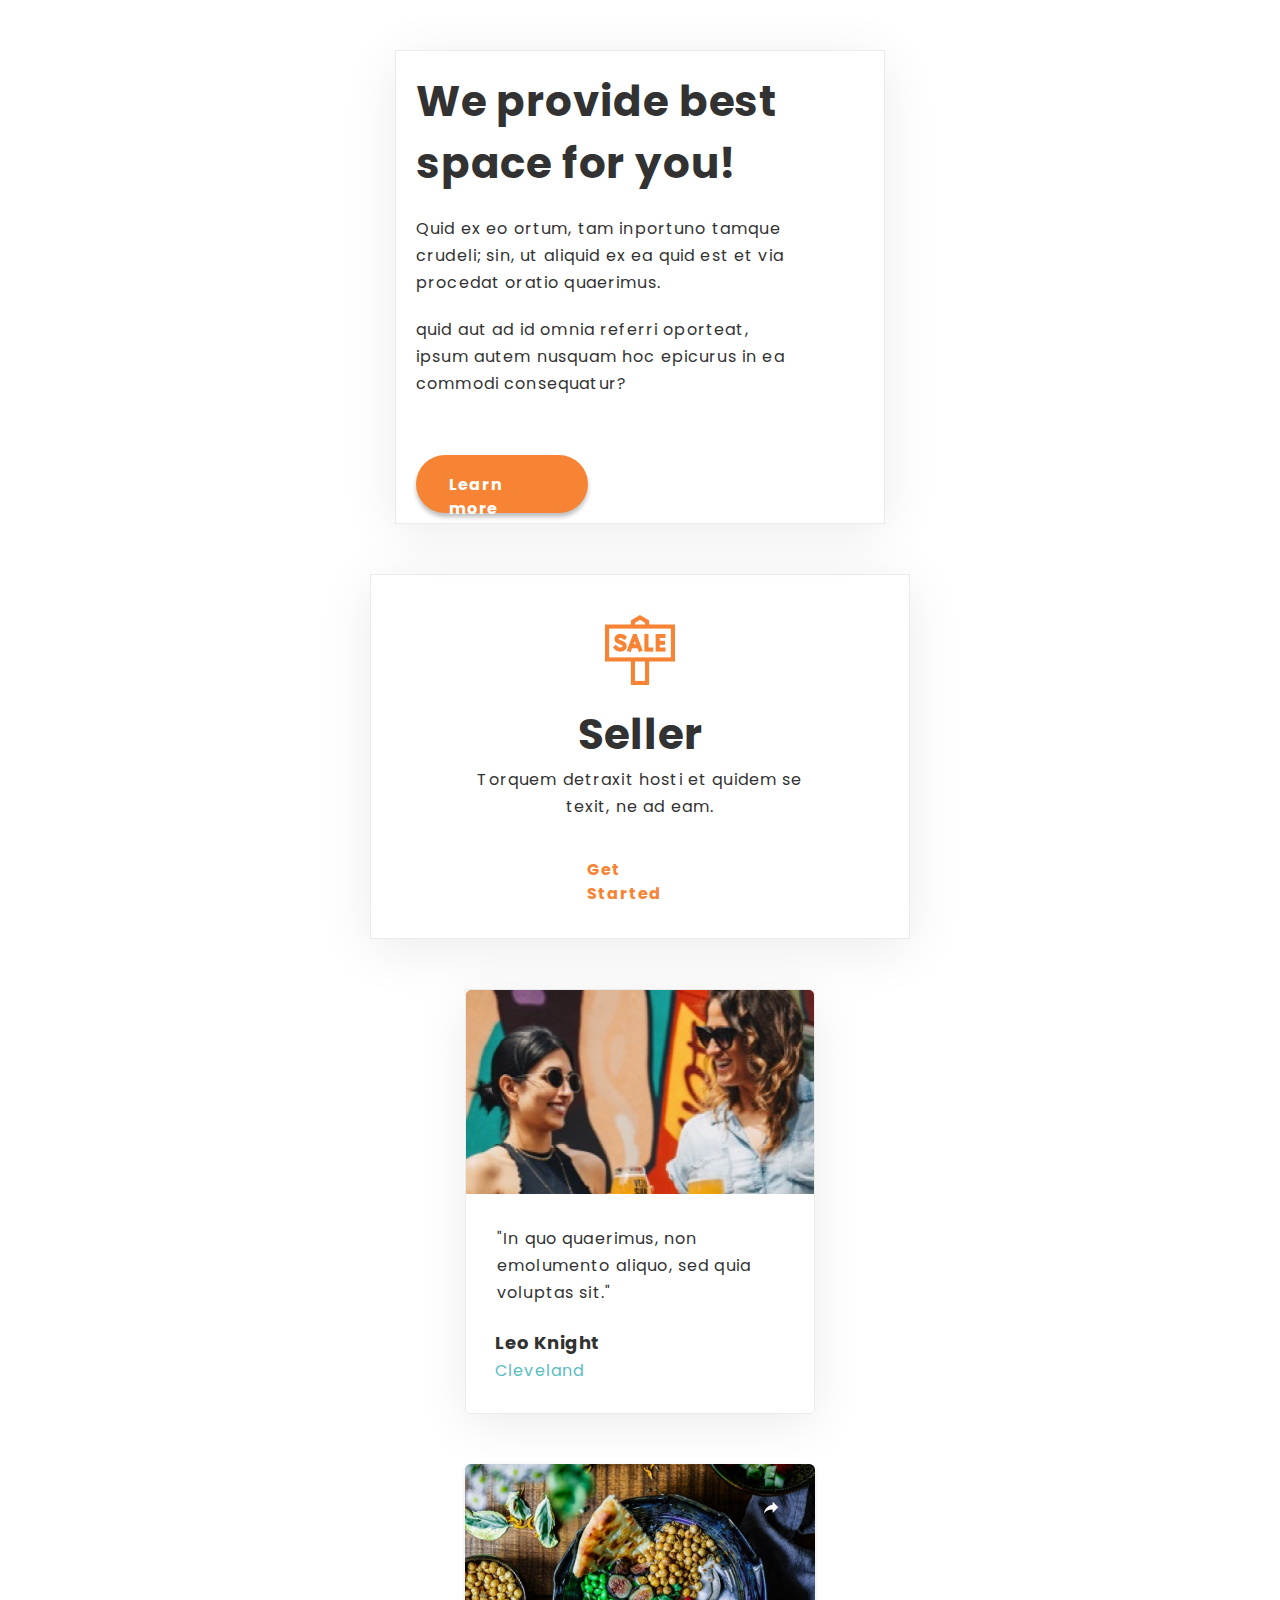
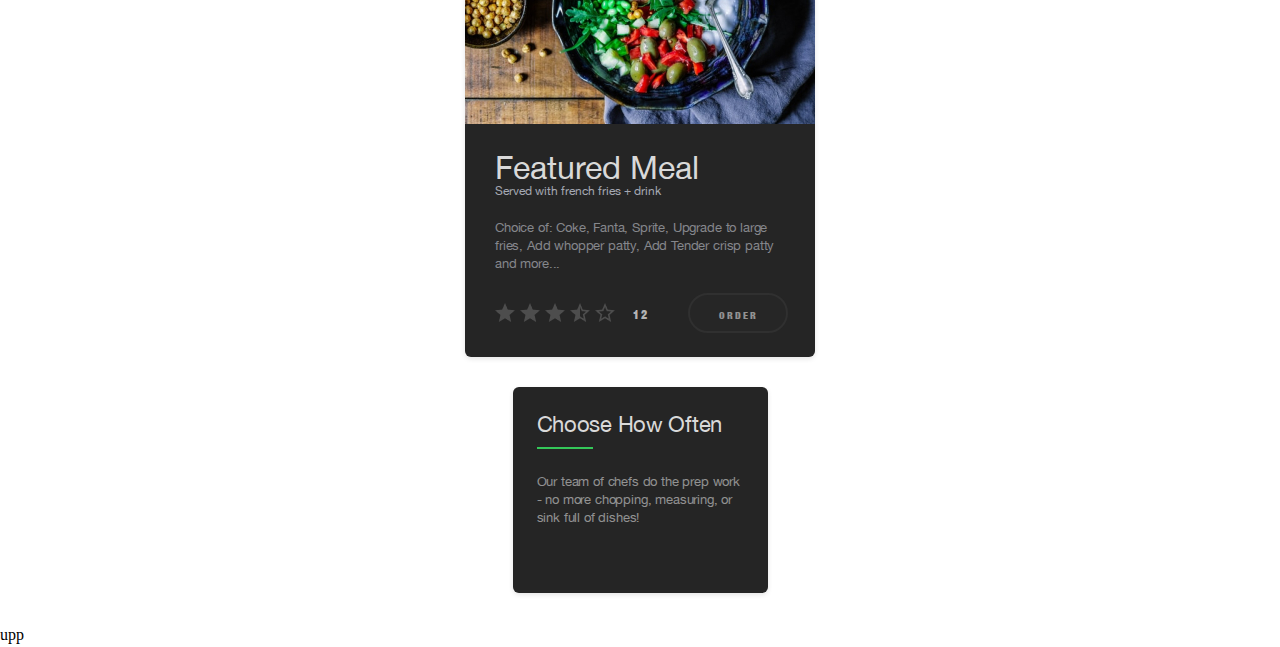
==== index.html @ de3ea9f9 "new site" ====
<!DOCTYPE html>
<html lang="ru">

<head>
    <meta charset="UTF-8">
    <meta http-equiv="X-UA-Compatible" content="IE=edge">
    <meta name="viewport" content="width=device-width, initial-scale=1.0">
    <link rel="stylesheet" href="css/style.css">
    <title>Practice 2</title>
</head>

<body>
    <div class="wrapper">
        <div class="maket1">
            <div class="block1">
                <h1 class="block1-h">We provide best space for you!</h1>
                <p class="block1-p1">Quid ex eo ortum, tam inportuno tamque crudeli; sin, ut aliquid ex ea quid est et via procedat oratio quaerimus.</p>
                <p class="block1-p2">quid aut ad id omnia referri oporteat, ipsum autem nusquam hoc epicurus in ea commodi consequatur?</p>
                <a href="#" class="block1-link">Learn more</a>
            </div>
            <div class="block2">
                <img src="img/sale.png" alt="sale" class="block2-img">
                <h2 class="block2-h2">Seller</h2>
                <p class="block2-p">Torquem detraxit hosti et quidem se texit, ne ad eam.</p>
                <a href="#" class="block2-link">Get Started</a>
            </div>
            <div class="block3">
                <img src="img/girls.jpg" alt="girls" class="block3-img">
                <p class="block3-p1">"In quo quaerimus, non emolumento aliquo, sed quia voluptas sit."</p>
                <p class="block3-p2">Leo Knight</p>
                <p class="block3-p3">Cleveland</p>
            </div>
        </div>
        <div class="maket2">
            <div class="block4">
                <img src="img/food.jpg" alt="food" class="block4-img">
                <p class="block4-title">Featured Meal</p>
                <p class="block4-sutitle">Served with french fries + drink</p>
                <p class="block4-info">Choice of: Coke, Fanta, Sprite, Upgrade to large fries, Add whopper patty, Add Tender crisp patty and more...</p>
                <div class="block4-div">
                    <img src="img/stars.png" alt="stars" class="block4-stars">
                    <span class="block4-col">12</span>
                    <a href="#" class="block4-link">order</a>
                </div>
            </div>
            <div class="block5">
                <p class="block5-title">Choose how often</p>
                <div class="line"></div>
                <p class="block5-subtitle">Our team of chefs do the prep work - no more chopping, measuring, or sink full of dishes!</p>
            </div>
        </div>
        <footer>upp</footer>
    </div>
</body>

</html>
---- css/style.css ----
@import url(https://fonts.googleapis.com/css?family=Poppins:regular,700);

@font-face {
    font-family: 'Helvetica Neue';
    src: url('../fonts/HelveticaNeue-CondensedBlack.woff2') format('woff2'),
        url('../fonts/HelveticaNeue-CondensedBlack.woff') format('woff');
    font-weight: bold;
    font-style: normal;
    font-display: swap;
}

@font-face {
    font-family: 'Helvetica Neue';
    src: url('../fonts/HelveticaNeue.woff2') format('woff2'),
        url('../fonts/HelveticaNeue.woff') format('woff');
    font-weight: normal;
    font-style: normal;
    font-display: swap;
}

.maket1{
	font-family: "Poppins", sans-serif;
	font-size: 16px;
	line-height: 27px;
	letter-spacing: 1.15px;
	color: #323232;
	overflow: auto;
}
/*           БЛОК №1             */
.block1, .block2, .block3{
	border: 1px solid rgba(0, 0, 0, 0.08);
	box-shadow: 0px 10px 52px rgba(0, 0, 0, 0.08);
}
.block1 {
	margin: 50px auto;
	max-width: 490px;
	min-height: 470px;
}
.block1-h {
	padding: 20px 0px 20px 20px;
	font-weight: 700;
	font-size: 42px;
	line-height: 62px;
	letter-spacing: 0.8px;
}
.block1-p1 {
	padding: 0px 0px 20px 20px;
	max-width: 400px;
}
.block1-p2{
	padding: 0px 0px 58px 20px;
	width: 400px;
}
.block1-link {
	display: inline-block;
	margin: 0px 0px 10px 20px;
	padding: 18px 33px;
	width: 172px;
	height: 58px;
	background: #F78434;
	box-shadow: 0px 4px 4px rgba(0, 0, 0, 0.25);
	border-radius: 29px;
	font-weight: 700;
	line-height: 24px;
	color: #FFFFFF;
}
/*                 БЛОК №2                 */
.block2 {
	margin: 0px auto;
	max-width: 540px;
	min-height: 365px;
}
.block2-img {
	display: block;
	margin: 40px auto 18px;
}
.block2-h2 {
	font-weight: 700;
	font-size: 42px;
	line-height: 63px;
	text-align: center;
	letter-spacing: 0.8px;
}
.block2-p {
	margin: 0px auto;
	display: block;
	max-width: 350px;
	text-align: center;
}
.block2-link {
	display: block;
	width: 172px;
	height: 58px;
	padding: 18px 32px 16px;
	margin: 20px 184px;
	background: #FFFFFF;
	border-radius: 29px;
	font-weight: 700;
	line-height: 24px;
	color: #F78434;
}

/*                БЛОК №3                */
.block3 {
	margin: 50px auto;
	max-width: 350px;
	min-height: 425px;
	border-radius: 0px 0px 5px 5px;
}
.block3-img {
	width: 348px;
	height: 204px;
	display: block;
}
.block3-p1 {
	margin: 31px 29px 0px 31px;
}
.block3-p2 {
	margin: 23px 0px 1px 29px;
	font-weight: 700;
	font-size: 18px;
	letter-spacing: 0.6px;
}
.block3-p3 {
	margin: 0px 0px 0px 29px;
	color: #58BEBF;
}
/*                   БЛОК №4                 */
.maket2 {
	font-family: "Helvetica Neue", sans-serif;
	font-style: normal;
	font-weight: 400;
	font-size: 13px;
	line-height: 18px;
	color: #D9D9D9;
}
.block4 {
	margin: 0px auto;
	max-width: 350px;
	min-height: 493px;
	background: #252525;
	box-shadow: 0px 2px 5px rgba(0, 0, 0, 0.1);
	border-radius: 6px;
}
.block4-img {
	width: 350px;
	height: 260px;
}
.block4-title {
	margin: 29px 30px 0px 30px;
	font-size: 32px;
	line-height: 30px;
}
.block4-sutitle {
	color: #A4A8B2;
	margin: 0px 30px 0px 30px;
	font-size: 12px;
	line-height: 16px;
}
.block4-info {
	margin: 20px 30px 0px 30px;
	letter-spacing: -0.1625px;
	color: #85878C;
}
.block4-div {
	margin: 20px 0px 0px 30px;
	padding: 0px 0px 24px 0px;
}
.block4-stars {
	display: inline-block;
	margin: 10px 0px 0px 0px;
}
.block4-col {
	display: inline-block;
	margin: -5px 43px 0px 14px;
	font-weight: 900;
	font-size: 12px;
	line-height: 30px;
	letter-spacing: 1.5px;
	color: #B3B3B3;
}
.block4-link {
	display: inline-block;
	margin: 0px 0px 0px -7px;
	width: 100px;
	height: 40px;
	font-weight: bold;
	font-size: 10px;
	line-height: 40px;
	text-align: center;
	letter-spacing: 0.2em;
	text-transform: uppercase;
	color: rgba(255, 255, 255, 0.5);
	background: #262626;
	border: 2px solid #303030;
	box-sizing: border-box;
	border-radius: 30px;
}
/*               БЛОК №5                 */
.block5 {
	margin: 30px auto;
	max-width: 255px;
	min-height: 206px;
	background: #252525;
	box-shadow: 0px 2px 5px rgba(0, 0, 0, 0.1);
	border-radius: 6px;
}
.block5-title {
	display: inline-block;
	margin: 24px 24px 10px 24px;
	font-size: 22px;
	line-height: 26px;
	letter-spacing: -0.275px;
	text-transform: capitalize;
}
.line {
	margin: 0px 0px 24px 24px;
	background: #34C759;
	width: 56px;
	height: 2px;
}
.block5-subtitle {
	margin: 0px 24px 60px 24px;
	padding: 0px 0px 60px 0px;
	letter-spacing: -0.1625px;
	color: rgba(255, 255, 255, 0.5);
}

/* ____________________________________________________________ */


*{
	padding: 0;
	margin: 0;
	border: 0;
}

*,*:before, *:after{
	-moz-box-sizing: border-box;
	-webkit-box-sizing: borger-box;
	box-sizing: border-box;
}

:focus,:active{outline: none;}
a:focus,a:active{outline: none;}

nav, footer, header, aside{display: inline-block;}

html,body{ 
	height: 100%;
	width: 100%;
	font-size: 100%;
	line-height: 150%;
	font-size: 16px;
	-ms-text-size-adjust: 100%;
	-moz-text-size-adjust: 100%;
	-webkit-text-size-adjust: 100%;
} 

input, button, textarea{font-family: inherit;}

input::-ms-clear{display: none;}
button{cursor: pointer;}
button::-moz-focus-inner {padding: 0; border: 0;}
a{text-decoration: none;}
a:hover{text-decoration: none;}
ul li{list-style: none;}
img{vertical-align: top;}

h1,h2,h3,h4,h5,h6{font-size: inherit;font-weight: inherit};
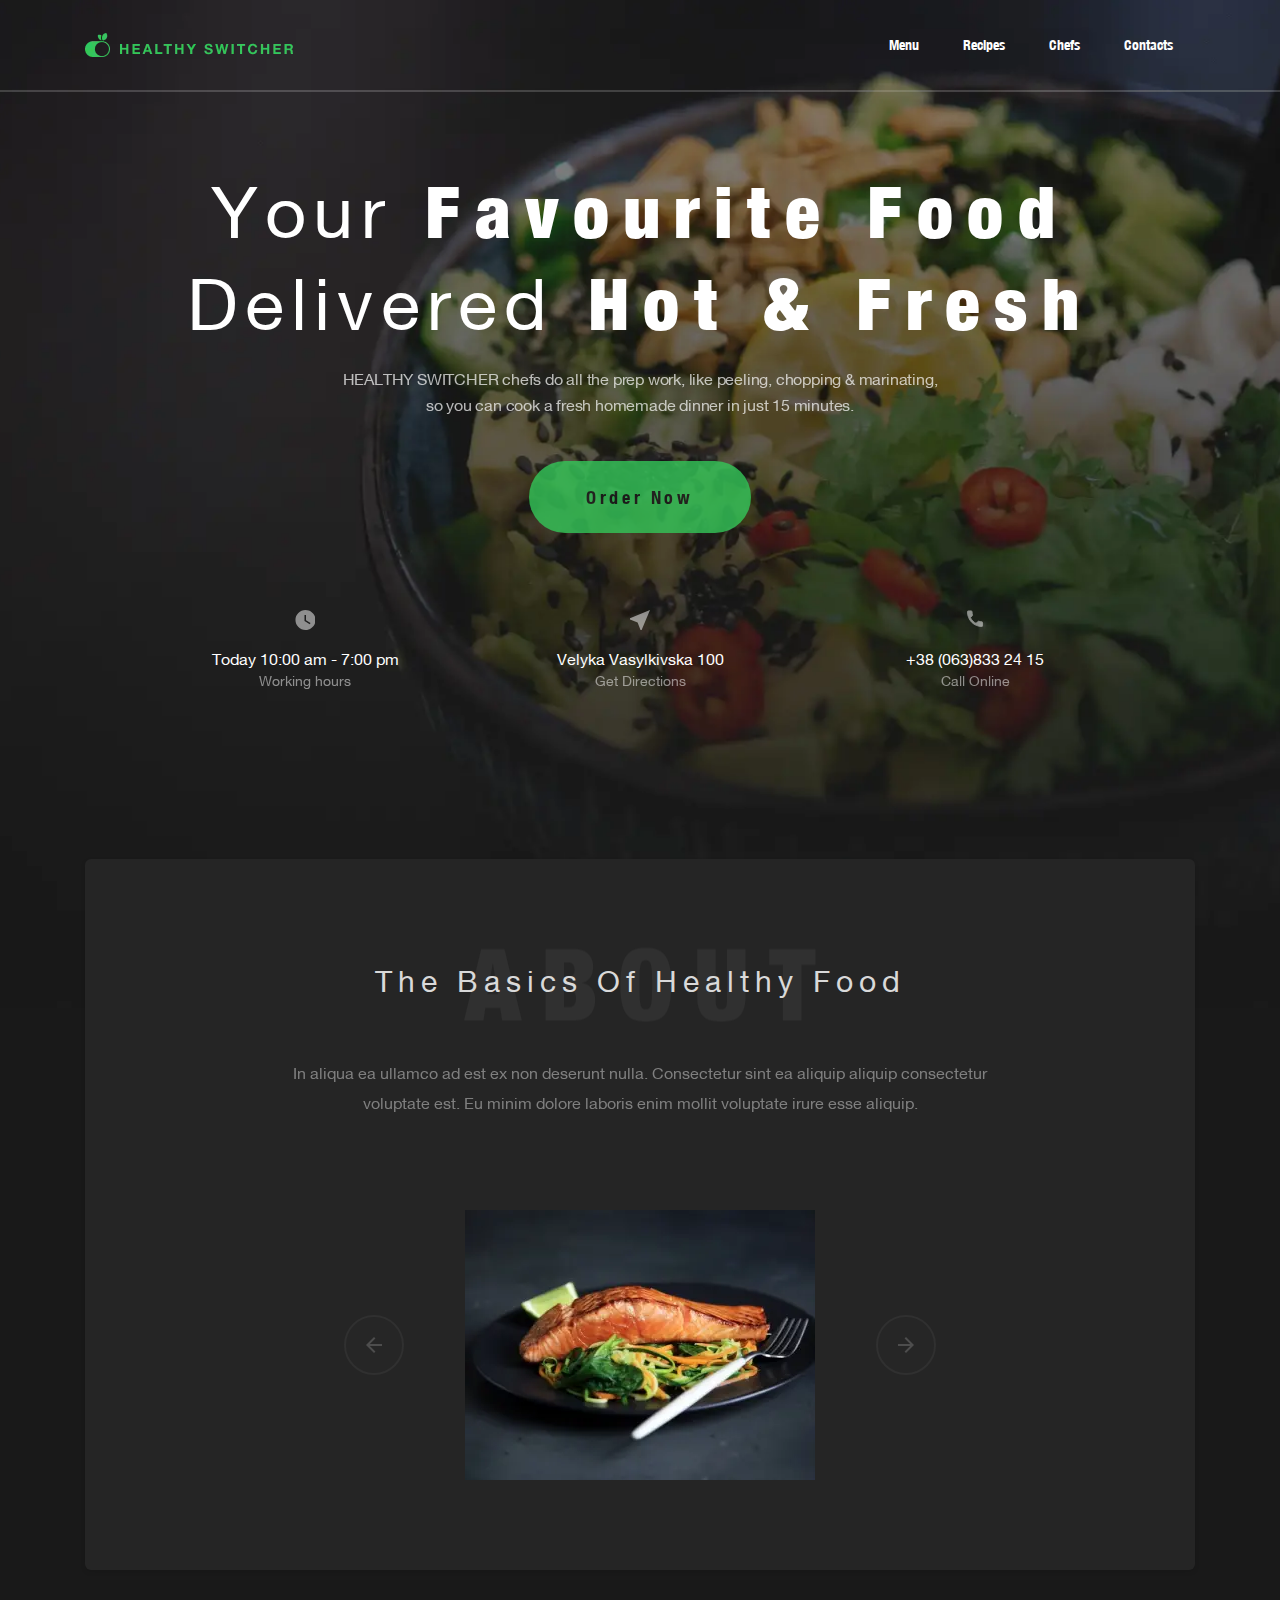
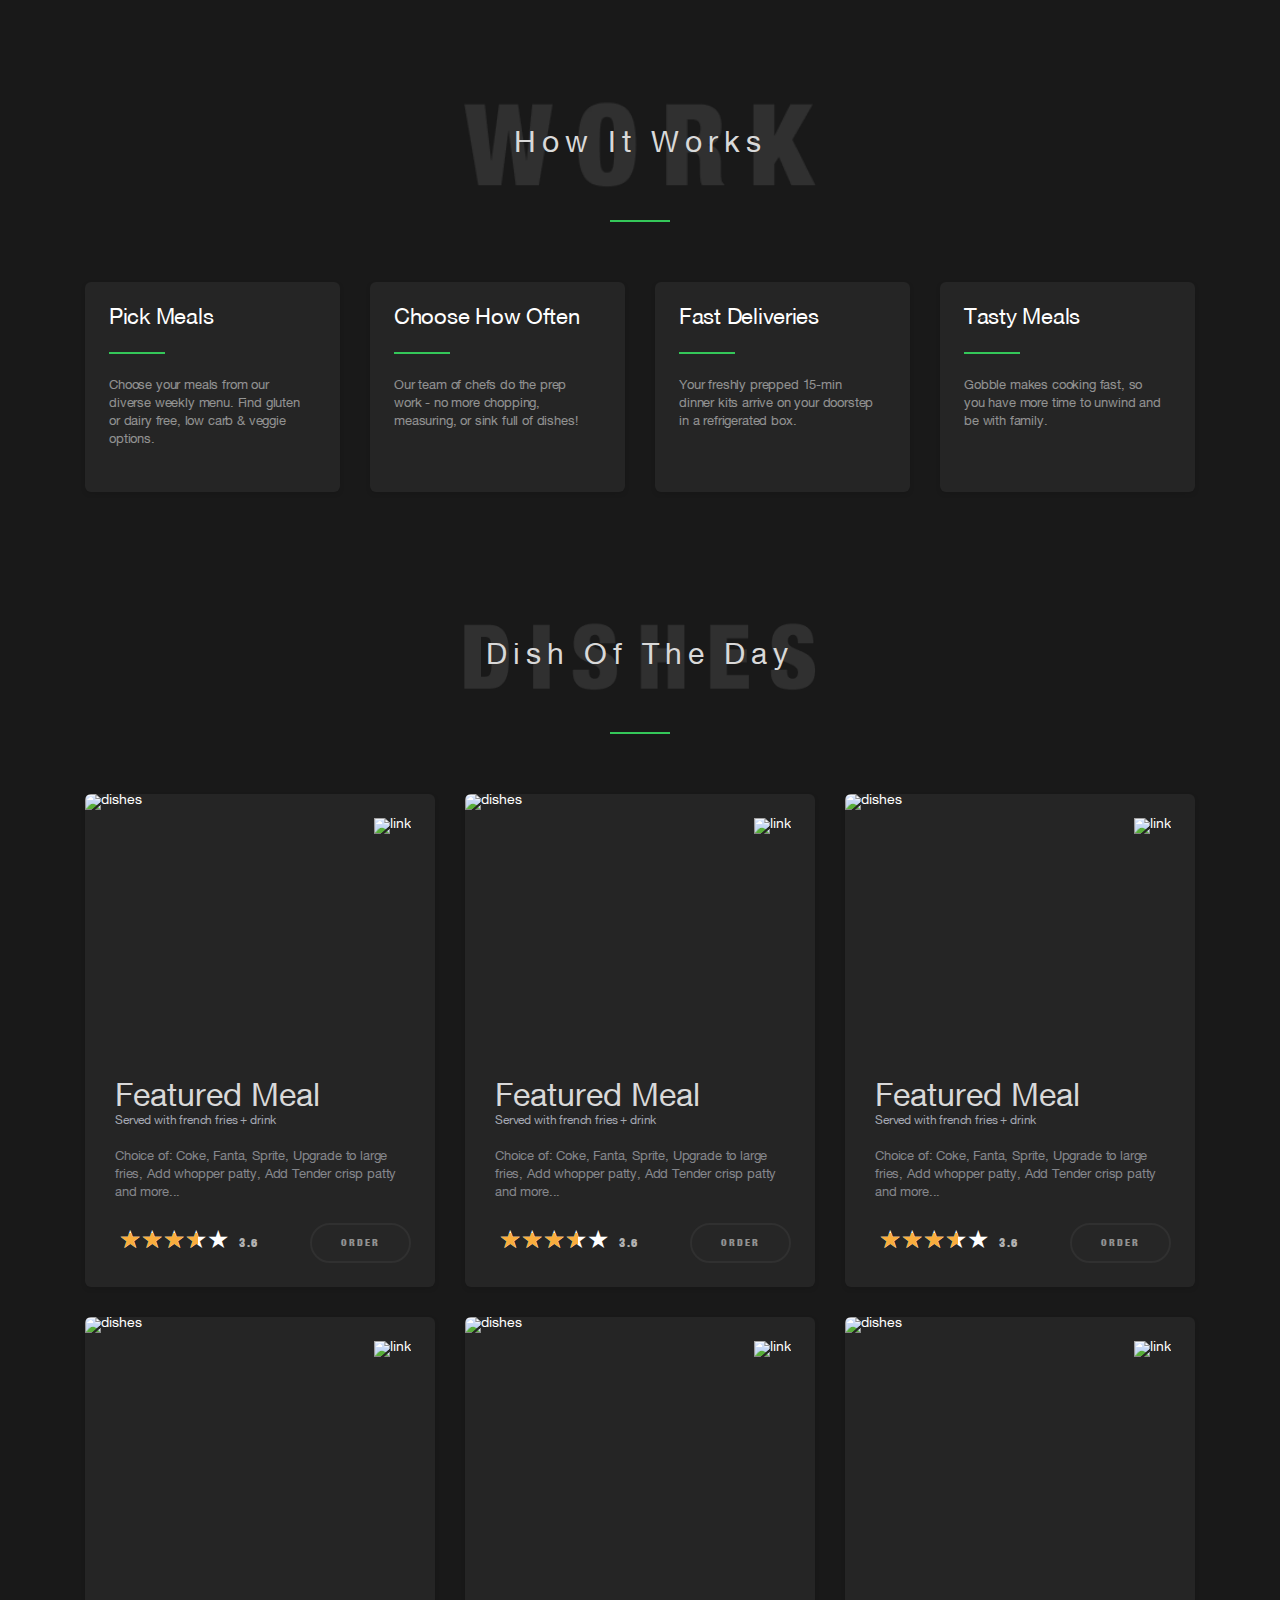
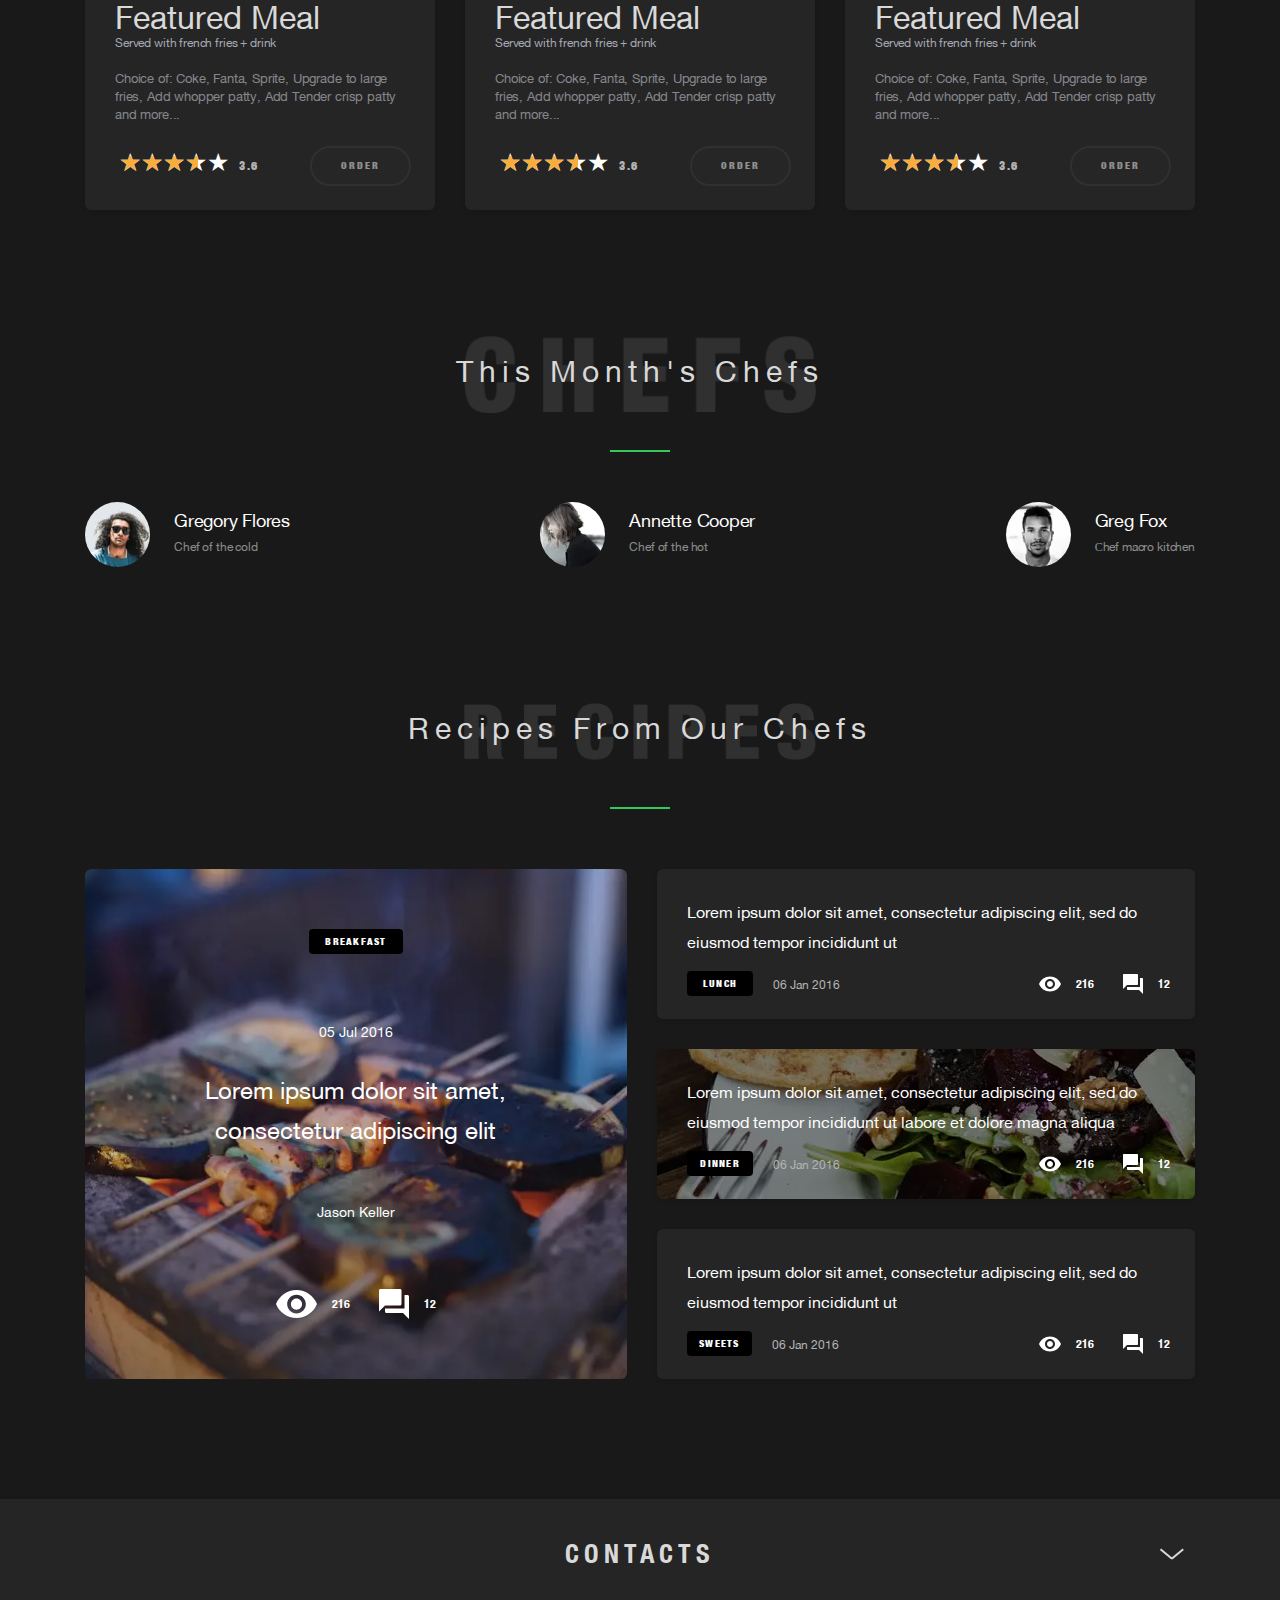
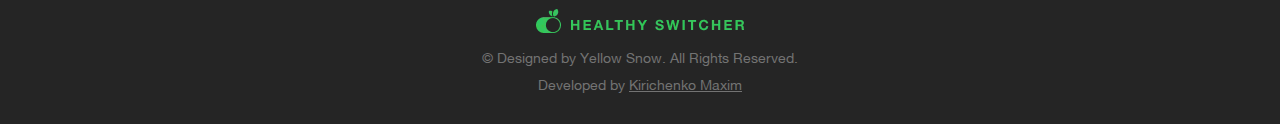
==== commit 88551452: "Rename home.html to index.html" ====
--- a/index.html
+++ b/index.html
@@ -2,55 +2,525 @@
 <html lang="ru">
 
 <head>
-    <meta charset="UTF-8">
-    <meta http-equiv="X-UA-Compatible" content="IE=edge">
-    <meta name="viewport" content="width=device-width, initial-scale=1.0">
-    <link rel="stylesheet" href="css/style.css">
-    <title>Practice 2</title>
+	<title>Healthy Home</title>
+	<meta charset="UTF-8">
+	<meta name="format-detection" content="telephone=no">
+	<!-- <style>body{opacity: 0;}</style> -->
+	<link rel="stylesheet" href="css/style.min.css?_v=20220706010325">
+	<link rel="shortcut icon" href="favicon.ico">
+	<!-- <meta name="robots" content="noindex, nofollow"> -->
+	<meta name="viewport" content="width=device-width, initial-scale=1.0">
 </head>
 
 <body>
-    <div class="wrapper">
-        <div class="maket1">
-            <div class="block1">
-                <h1 class="block1-h">We provide best space for you!</h1>
-                <p class="block1-p1">Quid ex eo ortum, tam inportuno tamque crudeli; sin, ut aliquid ex ea quid est et via procedat oratio quaerimus.</p>
-                <p class="block1-p2">quid aut ad id omnia referri oporteat, ipsum autem nusquam hoc epicurus in ea commodi consequatur?</p>
-                <a href="#" class="block1-link">Learn more</a>
-            </div>
-            <div class="block2">
-                <img src="img/sale.png" alt="sale" class="block2-img">
-                <h2 class="block2-h2">Seller</h2>
-                <p class="block2-p">Torquem detraxit hosti et quidem se texit, ne ad eam.</p>
-                <a href="#" class="block2-link">Get Started</a>
-            </div>
-            <div class="block3">
-                <img src="img/girls.jpg" alt="girls" class="block3-img">
-                <p class="block3-p1">"In quo quaerimus, non emolumento aliquo, sed quia voluptas sit."</p>
-                <p class="block3-p2">Leo Knight</p>
-                <p class="block3-p3">Cleveland</p>
-            </div>
-        </div>
-        <div class="maket2">
-            <div class="block4">
-                <img src="img/food.jpg" alt="food" class="block4-img">
-                <p class="block4-title">Featured Meal</p>
-                <p class="block4-sutitle">Served with french fries + drink</p>
-                <p class="block4-info">Choice of: Coke, Fanta, Sprite, Upgrade to large fries, Add whopper patty, Add Tender crisp patty and more...</p>
-                <div class="block4-div">
-                    <img src="img/stars.png" alt="stars" class="block4-stars">
-                    <span class="block4-col">12</span>
-                    <a href="#" class="block4-link">order</a>
-                </div>
-            </div>
-            <div class="block5">
-                <p class="block5-title">Choose how often</p>
-                <div class="line"></div>
-                <p class="block5-subtitle">Our team of chefs do the prep work - no more chopping, measuring, or sink full of dishes!</p>
-            </div>
-        </div>
-        <footer>upp</footer>
-    </div>
+	<div class="wrapper">
+		<header class="header">
+			<div class="header__container">
+				<div class="header__content">
+					<div class="header__logo-box">
+						<a href="https://google.com/"><picture><source srcset="img/logo1.webp" type="image/webp"><img src="img/logo1.png" alt="logo"></picture></a>
+						<div class="logo-box__logo2"><a><picture><source srcset="img/logo2.webp" type="image/webp"><img src="img/logo2.png" alt="logo"></picture></a></div>
+					</div>
+					<nav class="header__nav">
+						<ul class="header__menu">
+							<li><a href="#menu" class="menu__link">Menu</a></li>
+							<li><a href="#recipes" class="menu__link">Recipes</a></li>
+							<li><a href="#chefs" class="menu__link">Chefs</a></li>
+							<li><a href="#contacts" class="menu__link">Contacts</a></li>
+						</ul>
+					</nav>
+				</div>
+			</div>
+		</header>
+		<main class="page">
+			<div class="front">
+				<div class="front__container">
+					<div class="front__content">
+						<div class="front__image-ibg"><picture><source srcset="img/placeholderbackground.webp" type="image/webp"><img src="img/placeholderbackground.jpg" alt=""></picture></div>
+						<div class="front__description">
+							<div class="front__title"><span>Your</span> favourite food <span>delivered</span> hot & fresh</div>
+							<div class="front__subtitle">HEALTHY SWITCHER chefs do all the prep work, like peeling, chopping & marinating, so you can cook a fresh homemade dinner in just 15 minutes.</div>
+						</div>
+						<div class="front__button"><a target="_blank" href="https://google.com/">Order Now</a></div>
+						<div class="front__items">
+							<div class="front__item item-front">
+								<div class="item-front__img"><img src="img/ic_watch_later.svg" alt="watch"></div>
+								<div class="item-front__title">Today 10:00 am - 7:00 pm</div>
+								<div class="item-front__subtitle">Working hours</div>
+							</div>
+							<div class="front__item item-front">
+								<div class="item-front__img"><img src="img/ic_near_me.svg" alt="watch"></div>
+								<div class="item-front__title">Velyka Vasylkivska 100</div>
+								<div class="item-front__subtitle">Get Directions</div>
+							</div>
+							<div class="front__item item-front">
+								<div class="item-front__img"><img src="img/ic_call.svg" alt="watch"></div>
+								<div class="item-front__title">+38 (063)833 24 15</div>
+								<div class="item-front__subtitle">Call Online</div>
+							</div>
+						</div>
+					</div>
+				</div>
+			</div>
+			<div class="about">
+				<div class="about__container">
+					<div class="about__content">
+						<div class="title">
+							<h2>The Basics Of Healthy Food</h2>
+							<picture><source srcset="img/title/ABOUTtitle1.webp" type="image/webp"><img src="img/title/ABOUTtitle1.png" alt="ABOUT"></picture>
+						</div>
+						<div class="about__subtitle">In aliqua ea ullamco ad est ex non deserunt nulla. Consectetur sint ea aliquip aliquip consectetur voluptate est. Eu minim dolore laboris enim mollit voluptate irure esse aliquip.</div>
+						<div class="about__switch">
+							<button type="button" class="slider__button swiper-button-prev"><picture><source srcset="img/Iconleft.webp" type="image/webp"><img src="img/Iconleft.png" alt="left"></picture></button>
+							<!-- Оболочка слайдера -->
+							<div class="about__slider swiper">
+								<!-- Двигающееся часть слайдера -->
+								<div class="about__wrapper swiper-wrapper">
+									<!-- Слайд -->
+									<div class="about__slide swiper-slide"><picture><source srcset="img/slide1.webp" type="image/webp"><img src="img/slide1.jpg" alt="food"></picture></div>
+									<div class="about__slide swiper-slide"><picture><source srcset="img/slide2.webp" type="image/webp"><img src="img/slide2.jpg" alt="food"></picture></div>
+									<div class="about__slide swiper-slide"><picture><source srcset="img/slide1.webp" type="image/webp"><img src="img/slide1.jpg" alt="food"></picture></div>
+									<div class="about__slide swiper-slide"><picture><source srcset="img/slide2.webp" type="image/webp"><img src="img/slide2.jpg" alt="food"></picture></div>
+									<div class="about__slide swiper-slide"><picture><source srcset="img/slide1.webp" type="image/webp"><img src="img/slide1.jpg" alt="food"></picture></div>
+									<div class="about__slide swiper-slide"><picture><source srcset="img/slide2.webp" type="image/webp"><img src="img/slide2.jpg" alt="food"></picture></div>
+									<div class="about__slide swiper-slide"><picture><source srcset="img/slide1.webp" type="image/webp"><img src="img/slide1.jpg" alt="food"></picture></div>
+									<div class="about__slide swiper-slide"><picture><source srcset="img/slide2.webp" type="image/webp"><img src="img/slide2.jpg" alt="food"></picture></div>
+								</div>
+								<!-- Если нужна навигация (влево/вправо) -->
+							</div>
+							<button type="button" class="slider__button swiper-button-next"><picture><source srcset="img/Iconright.webp" type="image/webp"><img src="img/Iconright.png" alt="right"></picture></button>
+						</div>
+					</div>
+				</div>
+			</div>
+			<div class="work">
+				<div class="work__container">
+					<div class="title">
+						<h2>how it works</h2>
+						<picture><source srcset="img/title/EVENTStitle2.webp" type="image/webp"><img src="img/title/EVENTStitle2.png" alt="ABOUT"></picture>
+					</div>
+					<span class="line"></span>
+					<div class="work__content">
+						<div class="work__items">
+							<div class="work__item item-work">
+								<div class="item-work__title">Pick meals</div>
+								<span class="item-work__line"></span>
+								<div class="item-work__text">Choose your meals from our diverse weekly menu. Find gluten or dairy free, low carb & veggie options.</div>
+							</div>
+							<div class="work__item item-work">
+								<div class="item-work__title">Choose how often</div>
+								<span class="item-work__line"></span>
+								<div class="item-work__text">Our team of chefs do the prep work - no more chopping, measuring, or sink full of dishes!</div>
+							</div>
+							<div class="work__item item-work">
+								<div class="item-work__title">fast deliveries</div>
+								<span class="item-work__line"></span>
+								<div class="item-work__text">Your freshly prepped 15-min dinner kits arrive on your doorstep in a refrigerated box.</div>
+							</div>
+							<div class="work__item item-work">
+								<div class="item-work__title">tasty meals</div>
+								<span class="item-work__line"></span>
+								<div class="item-work__text">Gobble makes cooking fast, so you have more time to unwind and be with family.</div>
+							</div>
+						</div>
+					</div>
+				</div>
+			</div>
+			<div id="menu" class="dishes">
+				<div class="dishes__container">
+					<div class="dishes__content">
+						<div class="title">
+							<h2>Dish Of The Day</h2>
+							<picture><source srcset="img/title/EVENTStitle3.webp" type="image/webp"><img src="img/title/EVENTStitle3.png" alt="DISHES"></picture>
+						</div>
+						<span class="line"></span>
+						<div class="dishes__items">
+							<div class="dishes__item">
+								<div class="item-dishes">
+									<a href="" class="item-dishes__link">
+										<picture><source srcset="img/dishes/7.webp" type="image/webp"><img src="img/dishes/7.png" alt="link"></picture>
+									</a>
+									<a href="http://google.com/" class="item-dishes__picture">
+										<picture><source srcset="img/dishes/1.webp" type="image/webp"><img src="img/dishes/1.jpg" alt="dishes" class="item-dishes__image"></picture>
+									</a>
+									<div class="item-dishes__body">
+										<a href="http://google.com/" class="item-dishes__title">Featured Meal</a>
+										<div class="item-dishes__subtitle">Served with french fries + drink</div>
+										<div class="item-dishes__text">Choice of: Coke, Fanta, Sprite, Upgrade to large fries, Add whopper patty, Add Tender crisp patty and more...</div>
+									</div>
+									<div class="item-dishes__items">
+										<div class="item-dishes__rating">
+											<div class="rating rating_set">
+												<div class="rating__body">
+													<div class="rating__active"></div>
+													<div class="rating__items">
+														<input type="radio" class="rating__item" value="1" name="rating">
+														<input type="radio" class="rating__item" value="2" name="rating">
+														<input type="radio" class="rating__item" value="3" name="rating">
+														<input type="radio" class="rating__item" value="4" name="rating">
+														<input type="radio" class="rating__item" value="5" name="rating">
+													</div>
+												</div>
+												<div class="rating__value">3.6</div>
+											</div>
+										</div>
+										<a href="http://google.com/" class="item-dishes__button">ORDER</a>
+									</div>
+								</div>
+							</div>
+							<div class="dishes__item">
+								<div class="item-dishes">
+									<a href="" class="item-dishes__link">
+										<picture><source srcset="img/dishes/7.webp" type="image/webp"><img src="img/dishes/7.png" alt="link"></picture>
+									</a>
+									<a href="http://google.com/" class="item-dishes__picture">
+										<picture><source srcset="img/dishes/2.webp" type="image/webp"><img src="img/dishes/2.jpg" alt="dishes" class="item-dishes__image"></picture>
+									</a>
+									<div class="item-dishes__body">
+										<a href="http://google.com/" class="item-dishes__title">Featured Meal</a>
+										<div class="item-dishes__subtitle">Served with french fries + drink</div>
+										<div class="item-dishes__text">Choice of: Coke, Fanta, Sprite, Upgrade to large fries, Add whopper patty, Add Tender crisp patty and more...</div>
+									</div>
+									<div class="item-dishes__items">
+										<div class="item-dishes__rating">
+											<div class="rating rating_set">
+												<div class="rating__body">
+													<div class="rating__active"></div>
+													<div class="rating__items">
+														<input type="radio" class="rating__item" value="1" name="rating">
+														<input type="radio" class="rating__item" value="2" name="rating">
+														<input type="radio" class="rating__item" value="3" name="rating">
+														<input type="radio" class="rating__item" value="4" name="rating">
+														<input type="radio" class="rating__item" value="5" name="rating">
+													</div>
+												</div>
+												<div class="rating__value">3.6</div>
+											</div>
+										</div>
+										<a href="http://google.com/" class="item-dishes__button">ORDER</a>
+									</div>
+								</div>
+							</div>
+							<div class="dishes__item">
+								<div class="item-dishes">
+									<a href="" class="item-dishes__link">
+										<picture><source srcset="img/dishes/7.webp" type="image/webp"><img src="img/dishes/7.png" alt="link"></picture>
+									</a>
+									<a href="http://google.com/" class="item-dishes__picture">
+										<picture><source srcset="img/dishes/3.webp" type="image/webp"><img src="img/dishes/3.jpg" alt="dishes" class="item-dishes__image"></picture>
+									</a>
+									<div class="item-dishes__body">
+										<a href="http://google.com/" class="item-dishes__title">Featured Meal</a>
+										<div class="item-dishes__subtitle">Served with french fries + drink</div>
+										<div class="item-dishes__text">Choice of: Coke, Fanta, Sprite, Upgrade to large fries, Add whopper patty, Add Tender crisp patty and more...</div>
+									</div>
+									<div class="item-dishes__items">
+										<div class="item-dishes__rating">
+											<div class="rating rating_set">
+												<div class="rating__body">
+													<div class="rating__active"></div>
+													<div class="rating__items">
+														<input type="radio" class="rating__item" value="1" name="rating">
+														<input type="radio" class="rating__item" value="2" name="rating">
+														<input type="radio" class="rating__item" value="3" name="rating">
+														<input type="radio" class="rating__item" value="4" name="rating">
+														<input type="radio" class="rating__item" value="5" name="rating">
+													</div>
+												</div>
+												<div class="rating__value">3.6</div>
+											</div>
+										</div>
+										<a href="http://google.com/" class="item-dishes__button">ORDER</a>
+									</div>
+								</div>
+
+							</div>
+							<div class="dishes__item">
+								<div class="item-dishes">
+									<a href="" class="item-dishes__link">
+										<picture><source srcset="img/dishes/7.webp" type="image/webp"><img src="img/dishes/7.png" alt="link"></picture>
+									</a>
+									<a href="http://google.com/" class="item-dishes__picture">
+										<picture><source srcset="img/dishes/4.webp" type="image/webp"><img src="img/dishes/4.jpg" alt="dishes" class="item-dishes__image"></picture>
+									</a>
+									<div class="item-dishes__body">
+										<a href="http://google.com/" class="item-dishes__title">Featured Meal</a>
+										<div class="item-dishes__subtitle">Served with french fries + drink</div>
+										<div class="item-dishes__text">Choice of: Coke, Fanta, Sprite, Upgrade to large fries, Add whopper patty, Add Tender crisp patty and more...</div>
+									</div>
+									<div class="item-dishes__items">
+										<div class="item-dishes__rating">
+											<div class="rating rating_set">
+												<div class="rating__body">
+													<div class="rating__active"></div>
+													<div class="rating__items">
+														<input type="radio" class="rating__item" value="1" name="rating">
+														<input type="radio" class="rating__item" value="2" name="rating">
+														<input type="radio" class="rating__item" value="3" name="rating">
+														<input type="radio" class="rating__item" value="4" name="rating">
+														<input type="radio" class="rating__item" value="5" name="rating">
+													</div>
+												</div>
+												<div class="rating__value">3.6</div>
+											</div>
+										</div>
+										<a href="http://google.com/" class="item-dishes__button">ORDER</a>
+									</div>
+								</div>
+
+							</div>
+							<div class="dishes__item">
+								<div class="item-dishes">
+									<a href="" class="item-dishes__link">
+										<picture><source srcset="img/dishes/7.webp" type="image/webp"><img src="img/dishes/7.png" alt="link"></picture>
+									</a>
+									<a href="http://google.com/" class="item-dishes__picture">
+										<picture><source srcset="img/dishes/5.webp" type="image/webp"><img src="img/dishes/5.jpg" alt="dishes" class="item-dishes__image"></picture>
+									</a>
+									<div class="item-dishes__body">
+										<a href="http://google.com/" class="item-dishes__title">Featured Meal</a>
+										<div class="item-dishes__subtitle">Served with french fries + drink</div>
+										<div class="item-dishes__text">Choice of: Coke, Fanta, Sprite, Upgrade to large fries, Add whopper patty, Add Tender crisp patty and more...</div>
+									</div>
+									<div class="item-dishes__items">
+										<div class="item-dishes__rating">
+											<div class="rating rating_set">
+												<div class="rating__body">
+													<div class="rating__active"></div>
+													<div class="rating__items">
+														<input type="radio" class="rating__item" value="1" name="rating">
+														<input type="radio" class="rating__item" value="2" name="rating">
+														<input type="radio" class="rating__item" value="3" name="rating">
+														<input type="radio" class="rating__item" value="4" name="rating">
+														<input type="radio" class="rating__item" value="5" name="rating">
+													</div>
+												</div>
+												<div class="rating__value">3.6</div>
+											</div>
+										</div>
+										<a href="http://google.com/" class="item-dishes__button">ORDER</a>
+									</div>
+								</div>
+
+							</div>
+							<div class="dishes__item">
+								<div class="item-dishes">
+									<a href="" class="item-dishes__link">
+										<picture><source srcset="img/dishes/7.webp" type="image/webp"><img src="img/dishes/7.png" alt="link"></picture>
+									</a>
+									<a href="http://google.com/" class="item-dishes__picture">
+										<picture><source srcset="img/dishes/6.webp" type="image/webp"><img src="img/dishes/6.jpg" alt="dishes" class="item-dishes__image"></picture>
+									</a>
+									<div class="item-dishes__body">
+										<a href="http://google.com/" class="item-dishes__title">Featured Meal</a>
+										<div class="item-dishes__subtitle">Served with french fries + drink</div>
+										<div class="item-dishes__text">Choice of: Coke, Fanta, Sprite, Upgrade to large fries, Add whopper patty, Add Tender crisp patty and more...</div>
+									</div>
+									<div class="item-dishes__items">
+										<div class="item-dishes__rating">
+											<div class="rating rating_set">
+												<div class="rating__body">
+													<div class="rating__active"></div>
+													<div class="rating__items">
+														<input type="radio" class="rating__item" value="1" name="rating">
+														<input type="radio" class="rating__item" value="2" name="rating">
+														<input type="radio" class="rating__item" value="3" name="rating">
+														<input type="radio" class="rating__item" value="4" name="rating">
+														<input type="radio" class="rating__item" value="5" name="rating">
+													</div>
+												</div>
+												<div class="rating__value">3.6</div>
+											</div>
+										</div>
+										<a href="http://google.com/" class="item-dishes__button">ORDER</a>
+									</div>
+								</div>
+
+							</div>
+						</div>
+					</div>
+				</div>
+			</div>
+			<div id="chefs" class="chefs">
+				<div class="chefs__container">
+					<div class="title">
+						<h2>This month's chefs</h2>
+						<picture><source srcset="img/title/EVENTStitle4.webp" type="image/webp"><img src="img/title/EVENTStitle4.png" alt="ABOUT"></picture>
+					</div>
+					<span class="line"></span>
+					<div class="chefs__content">
+						<div class="chefs__items">
+							<div class="chefs__item">
+								<a href="" class="chefs__picture">
+									<picture><source srcset="img/chefs/1.webp" type="image/webp"><img src="img/chefs/1.jpg" alt="chefs" class="chefs__image"></picture>
+								</a>
+								<div class="chefs__bio">
+									<a href="" class="chefs__name">Gregory Flores</a>
+									<div class="chefs__speciality">Chef of the cold</div>
+								</div>
+							</div>
+							<div class="chefs__item">
+								<a href="" class="chefs__picture">
+									<picture><source srcset="img/chefs/2.webp" type="image/webp"><img src="img/chefs/2.jpg" alt="chefs" class="chefs__image"></picture>
+								</a>
+								<div class="chefs__bio">
+									<a href="" class="chefs__name">Annette Cooper</a>
+									<div class="chefs__speciality">Chef of the hot</div>
+								</div>
+							</div>
+							<div class="chefs__item">
+								<a href="" class="chefs__picture">
+									<picture><source srcset="img/chefs/3.webp" type="image/webp"><img src="img/chefs/3.jpg" alt="chefs" class="chefs__image"></picture>
+								</a>
+								<div class="chefs__bio">
+									<a href="" class="chefs__name">Greg Fox</a>
+									<div class="chefs__speciality">Сhef macro kitchen</div>
+								</div>
+							</div>
+						</div>
+					</div>
+				</div>
+			</div>
+			<div id="recipes" class="recipes">
+				<div class="recipes__container">
+					<div class="recipes__content">
+						<div class="title">
+							<h2>Recipes From Our Chefs</h2>
+							<picture><source srcset="img/title/EVENTStitle5.webp" type="image/webp"><img src="img/title/EVENTStitle5.png" alt="ABOUT"></picture>
+						</div>
+						<span class="line"></span>
+						<div class="recipes__cards">
+							<div class="recipes__big-card">
+								<a href="" class="big-card__tag">breakfast</a>
+								<div class="big-card__date">05 Jul 2016</div>
+								<div class="big-card__text">Lorem ipsum dolor sit amet, consectetur adipiscing elit</div>
+								<div class="big-card__author">Jason Keller</div>
+								<div class="components__box">
+									<div class="visibility__box">
+										<img class="visibility__image" src="img/recipes/ic_remove_red_eyevisibility.svg" alt="visibility">
+										<div class="visibility__order">216</div>
+									</div>
+									<div class="comments__box">
+										<img class="comments__image" src="img/recipes//ic_question_answercomments.svg" alt="comments">
+										<div class="comments__order">12</div>
+									</div>
+								</div>
+							</div>
+							<div class="recipes__small-cards">
+								<div class="recipes__small-card">
+									<div class="small-card__text">Lorem ipsum dolor sit amet, consectetur adipiscing elit, sed do eiusmod tempor incididunt ut</div>
+									<div class="small-card__components">
+										<div class="components__left">
+											<a href="" class="small-card__tag">lunch</a>
+											<div class="small-card__date">06 Jan 2016</div>
+										</div>
+										<div class="components__box">
+											<div class="visibility__box">
+												<img class="visibility__image" src="img/recipes/ic_remove_red_eyevisibility.svg" alt="visibility">
+												<div class="visibility__order">216</div>
+											</div>
+											<div class="comments__box">
+												<img class="comments__image" src="img/recipes//ic_question_answercomments.svg" alt="comments">
+												<div class="comments__order">12</div>
+											</div>
+										</div>
+									</div>
+
+								</div>
+								<div class="recipes__small-card recipes__small-card-bg">
+									<div class="small-card__text">Lorem ipsum dolor sit amet, consectetur adipiscing elit, sed do eiusmod tempor incididunt ut labore et dolore magna aliqua</div>
+									<div class="small-card__components">
+										<div class="components__left">
+											<a href="" class="small-card__tag small-card__tag_padding10">dinner</a>
+											<div class="small-card__date">06 Jan 2016</div>
+										</div>
+										<div class="components__box">
+											<div class="visibility__box">
+												<img class="visibility__image" src="img/recipes/ic_remove_red_eyevisibility.svg" alt="visibility">
+												<div class="visibility__order">216</div>
+											</div>
+											<div class="comments__box">
+												<img class="comments__image" src="img/recipes//ic_question_answercomments.svg" alt="comments">
+												<div class="comments__order">12</div>
+											</div>
+										</div>
+									</div>
+								</div>
+								<div class="recipes__small-card">
+									<div class="small-card__text">Lorem ipsum dolor sit amet, consectetur adipiscing elit, sed do eiusmod tempor incididunt ut</div>
+									<div class="small-card__components">
+										<div class="components__left">
+											<a href="" class="small-card__tag small-card__tag_padding20">sweets</a>
+											<div class="small-card__date">06 Jan 2016</div>
+										</div>
+										<div class="components__box">
+											<div class="visibility__box">
+												<img class="visibility__image" src="img/recipes/ic_remove_red_eyevisibility.svg" alt="visibility">
+												<div class="visibility__order">216</div>
+											</div>
+											<div id="contacts" class="comments__box">
+												<img class="comments__image" src="img/recipes//ic_question_answercomments.svg" alt="comments">
+												<div class="comments__order">12</div>
+											</div>
+										</div>
+									</div>
+								</div>
+							</div>
+						</div>
+					</div>
+				</div>
+			</div>
+		</main>
+		<footer class="footer">
+			<div class="footer__container">
+				<div class="footer__content">
+					<div data-spollers class="spollers">
+						<div class="spollers__item">
+							<button type="button" data-spoller class="spollers__title">CONTACTS</button>
+							<div class="spollers__body">
+								<div class="front__items">
+									<div class="front__item item-front">
+										<div class="item-front__img"><img src="img/ic_watch_later.svg" alt="watch"></div>
+										<div class="item-front__title">Today 10:00 am - 7:00 pm</div>
+										<div class="item-front__subtitle">Working hours</div>
+									</div>
+									<div class="front__item item-front">
+										<div class="item-front__img"><img src="img/ic_near_me.svg" alt="watch"></div>
+										<div class="item-front__title">Velyka Vasylkivska 100</div>
+										<div class="item-front__subtitle">Get Directions</div>
+									</div>
+									<div class="front__item item-front">
+										<div class="item-front__img"><img src="img/ic_call.svg" alt="watch"></div>
+										<div class="item-front__title">+38 (063)833 24 15</div>
+										<div class="item-front__subtitle">Call Online</div>
+									</div>
+								</div>
+							</div>
+						</div>
+					</div>
+					<div class="footer__logo-box">
+						<a href="https://google.com/"><picture><source srcset="img/logo1.webp" type="image/webp"><img src="img/logo1.png" alt="logo"></picture></a>
+						<div><a><picture><source srcset="img/logo2.webp" type="image/webp"><img src="img/logo2.png" alt="logo"></picture></a></div>
+					</div>
+					<div class="contacts__title">© Designed by Yellow Snow. All Rights Reserved.</div>
+					<div class="contacts__subtitle">Developed by <a href="https://github.com/Kirich8">Kirichenko Maxim</a></div>
+				</div>
+			</div>
+		</footer>
+	</div>
+	<!-- 
+<div id="popup" aria-hidden="true" class="popup">
+	<div class="popup__wrapper">
+		<div class="popup__content">
+			<button data-close type="button" class="popup__close">Закрыть</button>
+			<div class="popup__text">
+			</div>
+		</div>
+	</div>
+</div>
+ -->
+
+	<script src="js/app.min.js?_v=20220706010325"></script>
 </body>
 
-</html>+</html>
--- a/css/style.min.css
+++ b/css/style.min.css
@@ -0,0 +1 @@
+@charset "UTF-8";@font-face{font-family:HelveticaNeue;font-display:swap;src:url("../fonts/Helvetica Neue CE 55 Roman.woff2") format("woff2"),url("../fonts/Helvetica Neue CE 55 Roman.woff") format("woff");font-weight:400;font-style:normal}@font-face{font-family:HelveticaNeue;font-display:swap;src:url("../fonts/Helvetica Neue Condensed Black.woff2") format("woff2"),url("../fonts/Helvetica Neue Condensed Black.woff") format("woff");font-weight:900;font-style:normal}@font-face{font-family:HelveticaNeue;font-display:swap;src:url("../fonts/Helvetica Neue Condensed Bold.woff2") format("woff2"),url("../fonts/Helvetica Neue Condensed Bold.woff") format("woff");font-weight:700;font-style:normal}@font-face{font-family:Inter;font-display:swap;src:url(../fonts/Inter-Medium.woff2) format("woff2"),url(../fonts/Inter-Medium.woff) format("woff");font-weight:500;font-style:normal}@font-face{font-family:Inter;font-display:swap;src:url(../fonts/Inter-Regular.woff2) format("woff2"),url(../fonts/Inter-Regular.woff) format("woff");font-weight:400;font-style:normal}@font-face{font-family:Inter;font-display:swap;src:url(../fonts/Inter-SemiBold.woff2) format("woff2"),url(../fonts/Inter-SemiBold.woff) format("woff");font-weight:600;font-style:normal}@font-face{font-family:Roboto;font-display:swap;src:url(../fonts/Roboto-Regular.woff2) format("woff2"),url(../fonts/Roboto-Regular.woff) format("woff");font-weight:400;font-style:normal}@font-face{font-family:Roboto;font-display:swap;src:url(../fonts/Roboto-Bold.woff2) format("woff2"),url(../fonts/Roboto-Bold.woff) format("woff");font-weight:700;font-style:normal}*{padding:0;margin:0;border:0}*,:after,:before{-webkit-box-sizing:border-box;box-sizing:border-box}body,html{height:100%;min-width:320px}html{scroll-behavior:smooth}body{color:#fff;line-height:1;font-family:HelveticaNeue;font-size:.875rem;-ms-text-size-adjust:100%;-moz-text-size-adjust:100%;-webkit-text-size-adjust:100%;-webkit-font-smoothing:antialiased;-moz-osx-font-smoothing:grayscale}button,input,textarea{font-family:HelveticaNeue;font-size:inherit}button{cursor:pointer;color:inherit;background-color:inherit}a{color:inherit}a:link,a:visited{text-decoration:none}a:hover{text-decoration:none}ul li{list-style:none}img{vertical-align:top}h1,h2,h3,h4,h5,h6{font-weight:inherit;font-size:inherit}body{background:#191919}.lock body{overflow:hidden;-ms-touch-action:none;touch-action:none}.wrapper{min-height:100%;display:-webkit-box;display:-ms-flexbox;display:flex;-webkit-box-orient:vertical;-webkit-box-direction:normal;-ms-flex-direction:column;flex-direction:column;overflow:hidden}.wrapper>main{-webkit-box-flex:1;-ms-flex:1 1 auto;flex:1 1 auto}.wrapper>*{min-width:0}[class*=__container]{max-width:69.375rem;-webkit-box-sizing:content-box;box-sizing:content-box;margin:0 auto;padding:0 .9375rem}.rating{display:-webkit-box;display:-ms-flexbox;display:flex;-webkit-box-align:end;-ms-flex-align:end;align-items:flex-end;font-size:40px;line-height:.75;-webkit-transition:opacity .3s ease 0s;-o-transition:opacity .3s ease 0s;transition:opacity .3s ease 0s}.rating.rating_sending{opacity:.2}.rating.rating_set .rating__active,.rating.rating_set .rating__item{cursor:pointer}.rating__body{position:relative}.rating__body::before{content:"★★★★★";display:block}.rating__active{position:absolute;width:0%;height:100%;top:0;left:0;overflow:hidden}.rating__active::before{content:"★★★★★";position:absolute;width:200%;height:200%;top:0;left:0;color:#ffd300}.rating__items{display:-webkit-box;display:-ms-flexbox;display:flex;position:absolute;width:100%;height:100%;top:0;left:0}.rating__item{-webkit-box-flex:0;-ms-flex:0 0 20%;flex:0 0 20%;height:100%;opacity:0}.rating__value{font-size:50%;line-height:1;padding:0 0 0 10px}.spollers{display:-ms-grid;display:grid;gap:15px}.spollers__item{font-size:1.25rem}.spollers__title{width:100%;cursor:default;text-align:left;border:1px solid #eee;padding:.625rem .9375rem;border-radius:.3125rem;position:relative}._spoller-init .spollers__title{cursor:pointer}._spoller-init .spollers__title::after,._spoller-init .spollers__title::before{content:"";position:absolute;right:10px;top:50%;background-color:#d9d9d9;height:2px;width:15px;-webkit-transition:-webkit-transform .5s ease 0s;transition:-webkit-transform .5s ease 0s;-o-transition:transform .5s ease 0s;transition:transform .5s ease 0s;transition:transform .5s ease 0s,-webkit-transform .5s ease 0s}._spoller-init .spollers__title::before{-webkit-transform:translate(-75%,-50%) rotate(40deg);-ms-transform:translate(-75%,-50%) rotate(40deg);transform:translate(-75%,-50%) rotate(40deg)}._spoller-init .spollers__title::after{-webkit-transform:translate(0,-50%) rotate(-40deg);-ms-transform:translate(0,-50%) rotate(-40deg);transform:translate(0,-50%) rotate(-40deg)}._spoller-init .spollers__title._spoller-active::before{-webkit-transform:translateX(-75%) rotate(-40deg);-ms-transform:translateX(-75%) rotate(-40deg);transform:translateX(-75%) rotate(-40deg)}._spoller-init .spollers__title._spoller-active::after{-webkit-transform:rotate(40deg);-ms-transform:rotate(40deg);transform:rotate(40deg)}.spollers__body{padding:1.25rem;border-radius:.3125rem;border:1px solid #eee}[class*=-ibg] img{position:absolute;width:100%;height:100%;top:0;left:0;-o-object-fit:cover;object-fit:cover;z-index:-1}[class*=-ibg_contain] img{-o-object-fit:contain;object-fit:contain}.title{font-weight:400;font-size:30px;line-height:2;letter-spacing:.2em;color:#d9d9d9;text-transform:capitalize;position:relative;padding:0 0 150px 0;width:100%}.title h2{display:block;padding:0 10px 0 10px;position:absolute;z-index:1;width:100%;text-align:center;top:50%;left:50%;-webkit-transform:translate(-50%,-50%);-ms-transform:translate(-50%,-50%);transform:translate(-50%,-50%)}@supports (font-size:clamp(0.75rem ,0.3109756098rem + 2.1951219512vw ,1.875rem)){.title h2{font-size:clamp(.75rem ,.3109756098rem + 2.1951219512vw ,1.875rem)}}@supports not (font-size:clamp(0.75rem ,0.3109756098rem + 2.1951219512vw ,1.875rem)){.title h2{font-size:calc(.75rem + 1.125 * (100vw - 20rem)/ 51.25)}}.title img{position:absolute;top:50%;left:50%;z-index:0;max-width:352px;-webkit-transform:translate(-50%,-50%);-ms-transform:translate(-50%,-50%);transform:translate(-50%,-50%)}@supports (width:clamp(17.5rem ,15.743902439rem + 8.7804878049vw ,22rem)){.title img{width:clamp(17.5rem ,15.743902439rem + 8.7804878049vw ,22rem)}}@supports not (width:clamp(17.5rem ,15.743902439rem + 8.7804878049vw ,22rem)){.title img{width:calc(17.5rem + 4.5 * (100vw - 20rem)/ 51.25)}}.line{margin:0 auto;display:block;width:60px;height:2px;background-color:#34c759}.header{position:relative}.header ::after{content:"";height:2px;width:100%;position:absolute;top:100%;left:0;background:#fff;opacity:1%}.header__content{display:-webkit-box;display:-ms-flexbox;display:flex;-webkit-box-pack:justify;-ms-flex-pack:justify;justify-content:space-between;-webkit-box-align:center;-ms-flex-align:center;align-items:center}.header__logo-box{display:-webkit-box;display:-ms-flexbox;display:flex;-webkit-box-align:end;-ms-flex-align:end;align-items:flex-end;gap:8.97px}.header__menu{font-weight:700;line-height:90px;display:-webkit-box;display:-ms-flexbox;display:flex}@supports (padding-right:clamp(0.625rem ,0.3323170732rem + 1.4634146341vw ,1.375rem)){.header__menu li{padding-right:clamp(.625rem ,.3323170732rem + 1.4634146341vw ,1.375rem)}}@supports not (padding-right:clamp(0.625rem ,0.3323170732rem + 1.4634146341vw ,1.375rem)){.header__menu li{padding-right:calc(.625rem + .75 * (100vw - 20rem)/ 51.25)}}@supports (padding-left:clamp(0.625rem ,0.3323170732rem + 1.4634146341vw ,1.375rem)){.header__menu li{padding-left:clamp(.625rem ,.3323170732rem + 1.4634146341vw ,1.375rem)}}@supports not (padding-left:clamp(0.625rem ,0.3323170732rem + 1.4634146341vw ,1.375rem)){.header__menu li{padding-left:calc(.625rem + .75 * (100vw - 20rem)/ 51.25)}}.header__menu li:hover{-webkit-transition:all .3s ease 0s;-o-transition:all .3s ease 0s;transition:all .3s ease 0s;color:#34c759;cursor:pointer}.footer{background:#252525;-webkit-box-shadow:0 2px 5px rgba(0,0,0,.1);box-shadow:0 2px 5px rgba(0,0,0,.1)}.spollers__title{font-style:normal;font-weight:700;font-size:26px;text-align:center;line-height:90px;letter-spacing:.2em;color:#d9d9d9;border:none}.spollers__body{border:none}.footer__logo-box{display:-webkit-box;display:-ms-flexbox;display:flex;-webkit-box-orient:horizontal;-webkit-box-direction:normal;-ms-flex-direction:row;flex-direction:row;-webkit-box-pack:center;-ms-flex-pack:center;justify-content:center;-webkit-box-align:end;-ms-flex-align:end;align-items:flex-end;gap:9px;margin-bottom:20px}.contacts__title{text-align:center;margin-bottom:13px;font-style:normal;font-weight:400;font-size:14px;line-height:1;color:#737373}.contacts__subtitle{text-align:center;margin-bottom:30px;font-style:normal;font-weight:400;font-size:14px;line-height:1;color:#737373}.contacts__subtitle a{text-decoration:underline}.front{padding:80px 0 401px 0;position:relative}.front__content{display:-webkit-box;display:-ms-flexbox;display:flex;-webkit-box-orient:vertical;-webkit-box-direction:normal;-ms-flex-direction:column;flex-direction:column;-webkit-box-pack:center;-ms-flex-pack:center;justify-content:center;-webkit-box-align:center;-ms-flex-align:center;align-items:center}.front__image-ibg img{top:-91px}.front__description{display:-webkit-box;display:-ms-flexbox;display:flex;-webkit-box-orient:vertical;-webkit-box-direction:normal;-ms-flex-direction:column;flex-direction:column;-webkit-box-pack:center;-ms-flex-pack:center;justify-content:center;-webkit-box-align:center;-ms-flex-align:center;align-items:center}.front__title{font-size:72px;line-height:116.666666666%;text-align:center;letter-spacing:.2em;text-transform:capitalize;font-weight:800;margin:0 0 16px 0}@supports (font-size:clamp(1.5rem ,0.3292682927rem + 5.8536585366vw ,4.5rem)){.front__title{font-size:clamp(1.5rem ,.3292682927rem + 5.8536585366vw ,4.5rem)}}@supports not (font-size:clamp(1.5rem ,0.3292682927rem + 5.8536585366vw ,4.5rem)){.front__title{font-size:calc(1.5rem + 3 * (100vw - 20rem)/ 51.25)}}.front__title span{font-weight:400;letter-spacing:.1em}.front__subtitle{max-width:695px;padding:0 50px 0 50px;font-weight:400;font-size:16px;line-height:162.5%;text-align:center;letter-spacing:-.2px;mix-blend-mode:normal;opacity:.7;margin:0 0 40px 0}@supports (font-size:clamp(0.625rem ,0.4786585366rem + 0.7317073171vw ,1rem)){.front__subtitle{font-size:clamp(.625rem ,.4786585366rem + .7317073171vw ,1rem)}}@supports not (font-size:clamp(0.625rem ,0.4786585366rem + 0.7317073171vw ,1rem)){.front__subtitle{font-size:calc(.625rem + .375 * (100vw - 20rem)/ 51.25)}}.front__button{margin-bottom:70px}.front__button a{display:block;opacity:.8;padding:25px 57px;color:#1a1a1a;cursor:pointer;font-weight:700;font-size:18px;line-height:22px;text-align:center;letter-spacing:.2em;background:#34c759;overflow:hidden;border-radius:43px}.front__button a:hover{-webkit-transition:all .3s ease 0s;-o-transition:all .3s ease 0s;transition:all .3s ease 0s;border-radius:43px;opacity:1}.front__items{display:-webkit-box;display:-ms-flexbox;display:flex;-ms-flex-wrap:wrap;flex-wrap:wrap;-webkit-box-orient:horizontal;-webkit-box-direction:normal;-ms-flex-direction:row;flex-direction:row;gap:20px 90px;-webkit-box-pack:center;-ms-flex-pack:center;justify-content:center}.front__item{width:245px;height:95px;display:-webkit-box;display:-ms-flexbox;display:flex;-webkit-box-orient:vertical;-webkit-box-direction:normal;-ms-flex-direction:column;flex-direction:column;-webkit-box-align:center;-ms-flex-align:center;align-items:center;-webkit-box-pack:center;-ms-flex-pack:center;justify-content:center}.item-front__img{width:20px;height:20px;margin-bottom:16px}.item-front__img img{width:100%;height:100%;-o-object-fit:cover;object-fit:cover}.item-front__title{font-weight:400;font-size:16px;line-height:30px;text-align:center}.item-front__subtitle{font-weight:400;font-size:14px;text-align:center;opacity:.5}.about{margin-top:-240px}@supports (margin-top:clamp(-20rem ,-21.9512195122rem + 9.756097561vw ,-15rem)){.about{margin-top:clamp(-20rem ,-21.9512195122rem + 9.756097561vw ,-15rem)}}@supports not (margin-top:clamp(-20rem ,-21.9512195122rem + 9.756097561vw ,-15rem)){.about{margin-top:calc(-20rem + 5 * (100vw - 20rem)/ 51.25)}}.about__content{background:#252525;-webkit-box-shadow:0 2px 5px rgba(0,0,0,.1);box-shadow:0 2px 5px rgba(0,0,0,.1);border-radius:6px;display:-webkit-box;display:-ms-flexbox;display:flex;-webkit-box-orient:vertical;-webkit-box-direction:normal;-ms-flex-direction:column;flex-direction:column;-webkit-box-align:center;-ms-flex-align:center;align-items:center;margin-bottom:100px;padding-top:51px;padding-bottom:90px}@supports (margin-bottom:clamp(1.875rem ,0.1676829268rem + 8.5365853659vw ,6.25rem)){.about__content{margin-bottom:clamp(1.875rem ,.1676829268rem + 8.5365853659vw ,6.25rem)}}@supports not (margin-bottom:clamp(1.875rem ,0.1676829268rem + 8.5365853659vw ,6.25rem)){.about__content{margin-bottom:calc(1.875rem + 4.375 * (100vw - 20rem)/ 51.25)}}@supports (padding-top:clamp(0.3125rem ,-0.8094512195rem + 5.6097560976vw ,3.1875rem)){.about__content{padding-top:clamp(.3125rem ,-.8094512195rem + 5.6097560976vw ,3.1875rem)}}@supports not (padding-top:clamp(0.3125rem ,-0.8094512195rem + 5.6097560976vw ,3.1875rem)){.about__content{padding-top:calc(.3125rem + 2.875 * (100vw - 20rem)/ 51.25)}}@supports (padding-bottom:clamp(1.875rem ,0.4115853659rem + 7.3170731707vw ,5.625rem)){.about__content{padding-bottom:clamp(1.875rem ,.4115853659rem + 7.3170731707vw ,5.625rem)}}@supports not (padding-bottom:clamp(1.875rem ,0.4115853659rem + 7.3170731707vw ,5.625rem)){.about__content{padding-bottom:calc(1.875rem + 3.75 * (100vw - 20rem)/ 51.25)}}.about__subtitle{max-width:754px;padding:0 10px 0 10px;font-weight:400;line-height:1.875;text-align:center;color:#a6a6a6;opacity:.7}@supports (font-size:clamp(0.625rem ,0.4786585366rem + 0.7317073171vw ,1rem)){.about__subtitle{font-size:clamp(.625rem ,.4786585366rem + .7317073171vw ,1rem)}}@supports not (font-size:clamp(0.625rem ,0.4786585366rem + 0.7317073171vw ,1rem)){.about__subtitle{font-size:calc(.625rem + .375 * (100vw - 20rem)/ 51.25)}}@supports (margin-bottom:clamp(1.875rem ,0.4115853659rem + 7.3170731707vw ,5.625rem)){.about__subtitle{margin-bottom:clamp(1.875rem ,.4115853659rem + 7.3170731707vw ,5.625rem)}}@supports not (margin-bottom:clamp(1.875rem ,0.4115853659rem + 7.3170731707vw ,5.625rem)){.about__subtitle{margin-bottom:calc(1.875rem + 3.75 * (100vw - 20rem)/ 51.25)}}.about__switch{max-width:734px;display:-webkit-box;display:-ms-flexbox;display:flex;-webkit-box-align:center;-ms-flex-align:center;align-items:center;position:relative}.about .slider__button{width:60px;height:60px;display:-webkit-box;display:-ms-flexbox;display:flex;-webkit-box-pack:center;-ms-flex-pack:center;justify-content:center;-webkit-box-align:center;-ms-flex-align:center;align-items:center;background:#262626;border:2px solid #303030;border-radius:100%}.about__button-right{width:60px;height:60px;display:-webkit-box;display:-ms-flexbox;display:flex;-webkit-box-pack:center;-ms-flex-pack:center;justify-content:center;-webkit-box-align:center;-ms-flex-align:center;align-items:center;background:#262626;border:2px solid #303030;border-radius:100%}.about__button{width:60px;height:60px;display:-webkit-box;display:-ms-flexbox;display:flex;-webkit-box-pack:center;-ms-flex-pack:center;justify-content:center;-webkit-box-align:center;-ms-flex-align:center;align-items:center;background:#262626;border:2px solid #303030;border-radius:100%}.swiper{display:-webkit-box;display:-ms-flexbox;display:flex;-webkit-box-align:center;-ms-flex-align:center;align-items:center}.swiper-wrapper{margin:0 61px}.swiper-button-prev{padding:20px 20px 20px 20px;border-radius:100%}.swiper-button-next{padding:20px 20px 20px 20px;border-radius:100%}.work__content{margin-top:60px}@supports (margin-bottom:clamp(1.875rem ,0.4115853659rem + 7.3170731707vw ,5.625rem)){.work__content{margin-bottom:clamp(1.875rem ,.4115853659rem + 7.3170731707vw ,5.625rem)}}@supports not (margin-bottom:clamp(1.875rem ,0.4115853659rem + 7.3170731707vw ,5.625rem)){.work__content{margin-bottom:calc(1.875rem + 3.75 * (100vw - 20rem)/ 51.25)}}.work__items{display:-webkit-box;display:-ms-flexbox;display:flex;margin:0 -15px;row-gap:30px}.work__item{margin:0 15px}.item-work{-webkit-box-flex:1;-ms-flex:1 1 25%;flex:1 1 25%;background:#252525;-webkit-box-shadow:0 2px 5px rgba(0,0,0,.1);box-shadow:0 2px 5px rgba(0,0,0,.1);border-radius:6px;display:-webkit-box;display:-ms-flexbox;display:flex;-webkit-box-orient:vertical;-webkit-box-direction:normal;-ms-flex-direction:column;flex-direction:column;padding:24px 24px 42px 24px}.item-work__title{font-weight:400;font-size:22px;line-height:1.18;letter-spacing:-.275px;text-transform:capitalize;color:#fff;margin-bottom:20px}.item-work__line{display:block;width:56px;height:2px;background-color:#34c759;margin-bottom:24px}.item-work__text{padding-right:7px;-webkit-box-flex:1;-ms-flex:1 1 auto;flex:1 1 auto;font-weight:400;font-size:13px;line-height:1.3846;letter-spacing:-.1625px;color:rgba(255,255,255,.5)}.item-work:hover{background:#34c759}.item-work:hover .item-work__title{color:#191919}.item-work:hover .item-work__text{color:#191919}.item-work:hover .item-work__line{background-color:#191919}@supports (margin-bottom:clamp(1.875rem ,0.4115853659rem + 7.3170731707vw ,5.625rem)){.dishes__content{margin-bottom:clamp(1.875rem ,.4115853659rem + 7.3170731707vw ,5.625rem)}}@supports not (margin-bottom:clamp(1.875rem ,0.4115853659rem + 7.3170731707vw ,5.625rem)){.dishes__content{margin-bottom:calc(1.875rem + 3.75 * (100vw - 20rem)/ 51.25)}}.dishes__items{display:-webkit-box;display:-ms-flexbox;display:flex;-ms-flex-wrap:wrap;flex-wrap:wrap;row-gap:30px;margin:60px -15px 0}.dishes__item{-webkit-box-flex:0;-ms-flex:0 1 33.33333%;flex:0 1 33.33333%;padding:0 15px 0;margin:0 auto}.item-dishes{background:#252525;-webkit-box-shadow:0 2px 5px rgba(0,0,0,.1);box-shadow:0 2px 5px rgba(0,0,0,.1);border-radius:6px;display:-webkit-box;display:-ms-flexbox;display:flex;-webkit-box-orient:vertical;-webkit-box-direction:normal;-ms-flex-direction:column;flex-direction:column;overflow:hidden;padding-bottom:24px;position:relative;height:100%;min-width:350px}.item-dishes__link{position:absolute;top:0;right:0;z-index:1;margin:24px 24px 0 0}.item-dishes__link img{width:40px;height:40px}.item-dishes__link img:hover{-webkit-transform:scale(120%);-ms-transform:scale(120%);transform:scale(120%);-webkit-transition:all .3s ease 0s;-o-transition:all .3s ease 0s;transition:all .3s ease 0s}.item-dishes__picture{position:relative;padding:0 0 74.29% 0}.item-dishes__image{position:absolute;width:100%;height:100%;top:0;left:0;-o-object-fit:cover;object-fit:cover;-o-object-position:center;object-position:center}.item-dishes__body{padding:29px 30px 20px;-webkit-box-flex:1;-ms-flex:1 1 auto;flex:1 1 auto}.item-dishes__title{font-weight:400;font-size:32px;line-height:.9375;color:#d9d9d9}.item-dishes__subtitle{font-weight:400;font-size:12px;line-height:1.333333333;letter-spacing:-.15px;color:#a4a8b2;margin-bottom:20px}.item-dishes__text{font-weight:400;font-size:13px;line-height:1.38461538;letter-spacing:-.1625px;color:#85878c}.item-dishes__items{display:-webkit-box;display:-ms-flexbox;display:flex;-webkit-box-orient:horizontal;-webkit-box-direction:normal;-ms-flex-direction:row;flex-direction:row;-webkit-box-pack:justify;-ms-flex-pack:justify;justify-content:space-between;-webkit-box-align:center;-ms-flex-align:center;align-items:center;padding:0 24px 0 34px}.item-dishes__button{font-weight:900;font-size:10px;line-height:3.6;text-align:center;letter-spacing:.2em;text-transform:uppercase;color:rgba(255,255,255,.5);background:#262626;border:2px solid #303030;border-radius:30px;padding:0 29.15px 0;margin-left:24px}.item-dishes__button:hover{background:#34c759;color:#252525;-webkit-transition:all .8s ease 0s;-o-transition:all .8s ease 0s;transition:all .8s ease 0s}.rating{font-size:25px;-webkit-box-align:center;-ms-flex-align:center;align-items:center}.rating__active::before{color:#f9ad3d}.rating__value{font-weight:900;font-size:12px;line-height:2.5;letter-spacing:1.5px;color:#b3b3b3}.chefs__content{margin:50px 0 0 0}@supports (margin-bottom:clamp(1.875rem ,0.4115853659rem + 7.3170731707vw ,5.625rem)){.chefs__content{margin-bottom:clamp(1.875rem ,.4115853659rem + 7.3170731707vw ,5.625rem)}}@supports not (margin-bottom:clamp(1.875rem ,0.4115853659rem + 7.3170731707vw ,5.625rem)){.chefs__content{margin-bottom:calc(1.875rem + 3.75 * (100vw - 20rem)/ 51.25)}}.chefs__items{display:-webkit-box;display:-ms-flexbox;display:flex;-webkit-box-orient:horizontal;-webkit-box-direction:normal;-ms-flex-direction:row;flex-direction:row;-ms-flex-wrap:wrap;flex-wrap:wrap;-webkit-box-pack:justify;-ms-flex-pack:justify;justify-content:space-between;gap:30px}.chefs__item{display:-webkit-box;display:-ms-flexbox;display:flex;-webkit-box-orient:horizontal;-webkit-box-direction:normal;-ms-flex-direction:row;flex-direction:row;-webkit-box-align:center;-ms-flex-align:center;align-items:center;gap:24px}.chefs__item:hover{-webkit-transform:scale(110%);-ms-transform:scale(110%);transform:scale(110%);-webkit-transition:all .8s ease 0s;-o-transition:all .8s ease 0s;transition:all .8s ease 0s}.chefs__picture{position:relative;width:65px;padding:0 0 65px 0;border-radius:100%;overflow:hidden}.chefs__image{position:absolute;width:100%;height:100%;top:0;left:0;-o-object-fit:cover;object-fit:cover;-o-object-position:center;object-position:center}.chefs__bio{display:-webkit-box;display:-ms-flexbox;display:flex;-webkit-box-orient:vertical;-webkit-box-direction:normal;-ms-flex-direction:column;flex-direction:column;gap:6px}.chefs__name{font-style:normal;font-weight:400;font-size:18px;line-height:1.166666;letter-spacing:-.225px;color:#fff}.chefs__speciality{font-style:normal;font-weight:400;font-size:12px;line-height:1.333333;letter-spacing:-.15px;color:rgba(255,255,255,.5)}.recipes__cards{display:-webkit-box;display:-ms-flexbox;display:flex;-webkit-box-orient:horizontal;-webkit-box-direction:normal;-ms-flex-direction:row;flex-direction:row;gap:30px;margin-top:60px}@supports (margin-bottom:clamp(2.8125rem ,0.9832317073rem + 9.1463414634vw ,7.5rem)){.recipes__cards{margin-bottom:clamp(2.8125rem ,.9832317073rem + 9.1463414634vw ,7.5rem)}}@supports not (margin-bottom:clamp(2.8125rem ,0.9832317073rem + 9.1463414634vw ,7.5rem)){.recipes__cards{margin-bottom:calc(2.8125rem + 4.6875 * (100vw - 20rem)/ 51.25)}}.no-webp .recipes__big-card{background:url(../img/recipes/1.png) 0 0 no-repeat}.recipes__big-card{-webkit-box-flex:1;-ms-flex:1 1 50%;flex:1 1 50%;background-size:cover;display:-webkit-box;display:-ms-flexbox;display:flex;-ms-flex-wrap:wrap;flex-wrap:wrap;-webkit-box-orient:vertical;-webkit-box-direction:normal;-ms-flex-direction:column;flex-direction:column;-webkit-box-pack:center;-ms-flex-pack:center;justify-content:center;-webkit-box-align:center;-ms-flex-align:center;align-items:center;padding:5.406% 5.856%;border-radius:6px}.recipes__small-cards{-webkit-box-flex:1;-ms-flex:1 1 50%;flex:1 1 50%;display:-webkit-box;display:-ms-flexbox;display:flex;-webkit-box-orient:vertical;-webkit-box-direction:normal;-ms-flex-direction:column;flex-direction:column;gap:30px}.recipes__small-card{background:#252525;-webkit-box-shadow:0 2px 5px rgba(0,0,0,.1);box-shadow:0 2px 5px rgba(0,0,0,.1);border-radius:6px;padding:30px 25px 20px 30px;height:100%;display:-webkit-box;display:-ms-flexbox;display:flex;-webkit-box-orient:vertical;-webkit-box-direction:normal;-ms-flex-direction:column;flex-direction:column}.big-card__tag{font-style:normal;font-weight:900;font-size:10px;line-height:2.5;letter-spacing:1.25px;text-transform:uppercase;color:#fff;background:#000;border-radius:4px;margin-bottom:65px;padding:0 16.5px}.big-card__date{font-style:normal;font-weight:400;font-size:14px;line-height:2.14285714;color:#fff;margin-bottom:25px}.big-card__text{font-style:normal;font-weight:400;font-size:24px;line-height:1.6666666;text-align:center;color:#fff;margin-bottom:45px;-webkit-box-flex:1;-ms-flex:1 1 auto;flex:1 1 auto}.big-card__author{font-style:normal;font-weight:400;font-size:14px;line-height:2.14285714;color:#fff;margin-bottom:60px}.components__box{display:-webkit-box;display:-ms-flexbox;display:flex;-webkit-box-orient:horizontal;-webkit-box-direction:normal;-ms-flex-direction:row;flex-direction:row;gap:29px}.components__left{display:-webkit-box;display:-ms-flexbox;display:flex;-webkit-box-orient:horizontal;-webkit-box-direction:normal;-ms-flex-direction:row;flex-direction:row;gap:20.32px;height:25px}.visibility__box{display:-webkit-box;display:-ms-flexbox;display:flex;-webkit-box-orient:horizontal;-webkit-box-direction:normal;-ms-flex-direction:row;flex-direction:row;gap:15px}.visibility__order{font-style:normal;font-weight:700;font-size:12px;line-height:2.5;color:#fff}.comments__box{display:-webkit-box;display:-ms-flexbox;display:flex;-webkit-box-orient:horizontal;-webkit-box-direction:normal;-ms-flex-direction:row;flex-direction:row;gap:15px}.comments__order{font-style:normal;font-weight:700;font-size:12px;line-height:2.5;color:#fff}.small-card__text{font-style:normal;font-weight:400;font-size:16px;line-height:1.875;color:#fff;margin-bottom:10px;-webkit-box-flex:1;-ms-flex:1 1 auto;flex:1 1 auto}.small-card__components{display:-webkit-box;display:-ms-flexbox;display:flex;-webkit-box-orient:horizontal;-webkit-box-direction:normal;-ms-flex-direction:row;flex-direction:row;-webkit-box-align:center;-ms-flex-align:center;align-items:center;-webkit-box-pack:justify;-ms-flex-pack:justify;justify-content:space-between}.small-card__tag{font-style:normal;font-weight:900;font-size:10px;line-height:2.5;letter-spacing:1.25px;text-transform:uppercase;color:#fff;background:#000;border-radius:4px;padding:0 15.774px}.small-card__date{font-style:normal;font-weight:400;font-size:12px;line-height:2.5;color:#b3b3b3}.small-card__tag_padding10{padding:0 13.29px}.small-card__tag_padding20{padding:0 12.18px}.no-webp .recipes__small-card-bg{background:-webkit-gradient(linear,left bottom,left top,from(rgba(0,0,0,.5)),to(rgba(0,0,0,.5))),url(../img/recipes/2.png) center no-repeat}.no-webp .recipes__small-card-bg{background:-o-linear-gradient(bottom,rgba(0,0,0,.5),rgba(0,0,0,.5)),url(../img/recipes/2.png) center no-repeat}.no-webp .recipes__small-card-bg{background:linear-gradient(0deg,rgba(0,0,0,.5),rgba(0,0,0,.5)),url(../img/recipes/2.png) center no-repeat}.recipes__small-card-bg{background-size:100%;background-size:cover}.swiper{overflow:hidden}.swiper-wrapper{max-width:350px;height:100%;-webkit-box-sizing:content-box;box-sizing:content-box;display:-webkit-box;display:-ms-flexbox;display:flex;position:relative;-webkit-box-pack:start;-ms-flex-pack:start;justify-content:flex-start}.swiper-vertical .swiper-wrapper{-webkit-box-orient:vertical;-webkit-box-direction:normal;-ms-flex-direction:column;flex-direction:column}.swiper-autoheight .swiper-wrapper{-webkit-box-align:center;-ms-flex-align:center;align-items:center}.swiper-initialized .swiper-slide{-ms-flex-negative:0;flex-shrink:0}.swiper-android .swiper-slide,.swiper-android .swiper-wrapper{-webkit-transform:translate3d(75%,0,0);transform:translate3d(75%,0,0)}.swiper-button-lock{display:none!important}@media (max-width:1050px){.work__items{-ms-flex-wrap:wrap;flex-wrap:wrap;min-width:233px}}@media (max-width:927px){.item-work{-webkit-box-flex:1;-ms-flex:1 1 30%;flex:1 1 30%}}@media (max-width:790px){.recipes__cards{-webkit-box-orient:vertical;-webkit-box-direction:normal;-ms-flex-direction:column;flex-direction:column}}@media (max-width:705px){.chefs__items{-webkit-box-pack:center;-ms-flex-pack:center;justify-content:center}}@media (max-width:702px){.about .slider__button{display:none}}@media (max-width:575px){.header .logo-box__logo2{display:none}}@media (max-width:535px){.item-work{-webkit-box-flex:1;-ms-flex:1 1 50%;flex:1 1 50%}}@media (max-width:465px){.chefs__items{-webkit-box-orient:vertical;-webkit-box-direction:normal;-ms-flex-direction:column;flex-direction:column;-webkit-box-pack:justify;-ms-flex-pack:justify;justify-content:space-between}@supports (padding-left:clamp(1.875rem ,-10.8079268293rem + 63.4146341463vw ,34.375rem)){.chefs__items{padding-left:clamp(1.875rem ,-10.8079268293rem + 63.4146341463vw ,34.375rem)}}@supports not (padding-left:clamp(1.875rem ,-10.8079268293rem + 63.4146341463vw ,34.375rem)){.chefs__items{padding-left:calc(1.875rem + 32.5 * (100vw - 20rem)/ 51.25)}}}.webp .recipes__big-card{background:0 0 / cover no-repeat url(../img/recipes/1.webp)}.webp .recipes__small-card-bg{background:-webkit-gradient(linear,left bottom,left top,from(rgba(0,0,0,.5)),to(rgba(0,0,0,.5))),url(../img/recipes/2.webp) center no-repeat}.webp .recipes__small-card-bg{background:-o-linear-gradient(bottom,rgba(0,0,0,.5),rgba(0,0,0,.5)),url(../img/recipes/2.webp) center no-repeat}.webp .recipes__small-card-bg{background:linear-gradient(0deg,rgba(0,0,0,.5),rgba(0,0,0,.5)),url(../img/recipes/2.webp) center no-repeat}
